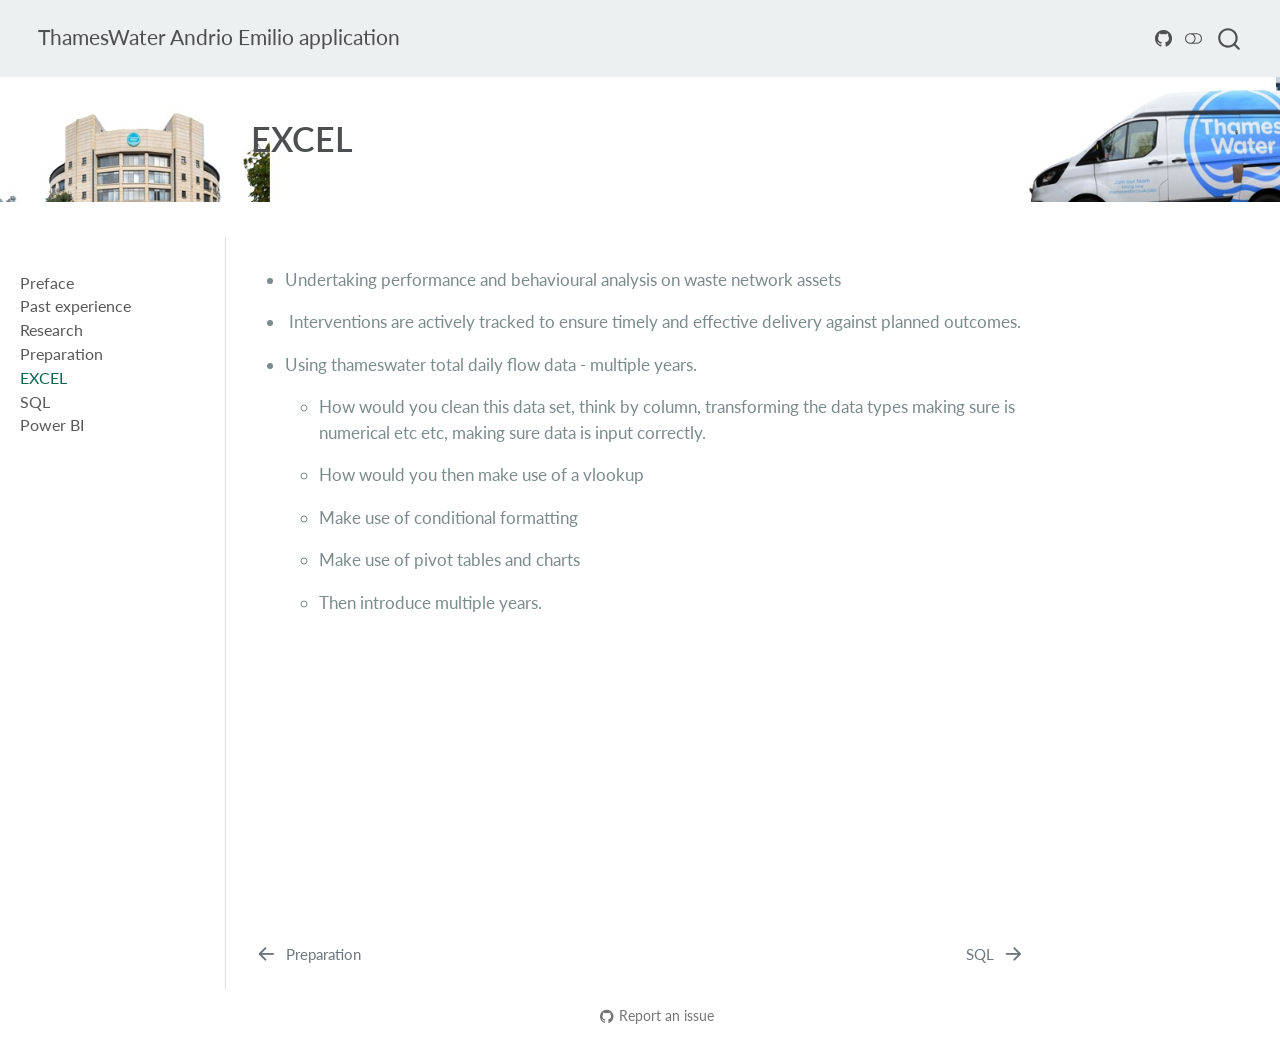
==== docs/ExcelStudy.html @ 7e01517a "Commit to site" ====
<!DOCTYPE html>
<html xmlns="http://www.w3.org/1999/xhtml" lang="en" xml:lang="en"><head>

<meta charset="utf-8">
<meta name="generator" content="quarto-1.4.551">

<meta name="viewport" content="width=device-width, initial-scale=1.0, user-scalable=yes">


<title>ThamesWater Andrio Emilio application - EXCEL</title>
<style>
code{white-space: pre-wrap;}
span.smallcaps{font-variant: small-caps;}
div.columns{display: flex; gap: min(4vw, 1.5em);}
div.column{flex: auto; overflow-x: auto;}
div.hanging-indent{margin-left: 1.5em; text-indent: -1.5em;}
ul.task-list{list-style: none;}
ul.task-list li input[type="checkbox"] {
  width: 0.8em;
  margin: 0 0.8em 0.2em -1em; /* quarto-specific, see https://github.com/quarto-dev/quarto-cli/issues/4556 */ 
  vertical-align: middle;
}
</style>


<script src="site_libs/quarto-nav/quarto-nav.js"></script>
<script src="site_libs/quarto-nav/headroom.min.js"></script>
<script src="site_libs/clipboard/clipboard.min.js"></script>
<script src="site_libs/quarto-search/autocomplete.umd.js"></script>
<script src="site_libs/quarto-search/fuse.min.js"></script>
<script src="site_libs/quarto-search/quarto-search.js"></script>
<meta name="quarto:offset" content="./">
<link href="./SQLStudy.html" rel="next">
<link href="./prep.html" rel="prev">
<link href="./logo.png" rel="icon" type="image/png">
<script src="site_libs/quarto-html/quarto.js"></script>
<script src="site_libs/quarto-html/popper.min.js"></script>
<script src="site_libs/quarto-html/tippy.umd.min.js"></script>
<script src="site_libs/quarto-html/anchor.min.js"></script>
<link href="site_libs/quarto-html/tippy.css" rel="stylesheet">
<link href="site_libs/quarto-html/quarto-syntax-highlighting.css" rel="stylesheet" class="quarto-color-scheme" id="quarto-text-highlighting-styles">
<link href="site_libs/quarto-html/quarto-syntax-highlighting-dark.css" rel="prefetch" class="quarto-color-scheme quarto-color-alternate" id="quarto-text-highlighting-styles">
<script src="site_libs/bootstrap/bootstrap.min.js"></script>
<link href="site_libs/bootstrap/bootstrap-icons.css" rel="stylesheet">
<link href="site_libs/bootstrap/bootstrap.min.css" rel="stylesheet" class="quarto-color-scheme" id="quarto-bootstrap" data-mode="light">
<link href="site_libs/bootstrap/bootstrap-dark.min.css" rel="prefetch" class="quarto-color-scheme quarto-color-alternate" id="quarto-bootstrap" data-mode="dark">
<script id="quarto-search-options" type="application/json">{
  "location": "navbar",
  "copy-button": false,
  "collapse-after": 3,
  "panel-placement": "end",
  "type": "overlay",
  "limit": 50,
  "keyboard-shortcut": [
    "f",
    "/",
    "s"
  ],
  "show-item-context": false,
  "language": {
    "search-no-results-text": "No results",
    "search-matching-documents-text": "matching documents",
    "search-copy-link-title": "Copy link to search",
    "search-hide-matches-text": "Hide additional matches",
    "search-more-match-text": "more match in this document",
    "search-more-matches-text": "more matches in this document",
    "search-clear-button-title": "Clear",
    "search-text-placeholder": "",
    "search-detached-cancel-button-title": "Cancel",
    "search-submit-button-title": "Submit",
    "search-label": "Search"
  }
}</script>
<style>

      .quarto-title-block .quarto-title-banner {
        background-image: url(images/banner.jpg);
background-size: cover;
      }
</style>


</head>

<body class="nav-sidebar docked nav-fixed">

<div id="quarto-search-results"></div>
  <header id="quarto-header" class="headroom fixed-top quarto-banner">
    <nav class="navbar navbar-expand-lg " data-bs-theme="dark">
      <div class="navbar-container container-fluid">
      <div class="navbar-brand-container mx-auto">
    <a href="./index.html" class="navbar-brand navbar-brand-logo">
    <img src="./logo.png" alt="" class="navbar-logo">
    </a>
    <a class="navbar-brand" href="./index.html">
    <span class="navbar-title">ThamesWater Andrio Emilio application</span>
    </a>
  </div>
            <div id="quarto-search" class="" title="Search"></div>
          <button class="navbar-toggler" type="button" data-bs-toggle="collapse" data-bs-target="#navbarCollapse" aria-controls="navbarCollapse" aria-expanded="false" aria-label="Toggle navigation" onclick="if (window.quartoToggleHeadroom) { window.quartoToggleHeadroom(); }">
  <span class="navbar-toggler-icon"></span>
</button>
          <div class="collapse navbar-collapse" id="navbarCollapse">
            <ul class="navbar-nav navbar-nav-scroll ms-auto">
</ul>
          </div> <!-- /navcollapse -->
          <div class="quarto-navbar-tools">
    <a href="https://github.com/andrioemilio/Interview_prep" title="Source Code" class="quarto-navigation-tool px-1" aria-label="Source Code"><i class="bi bi-github"></i></a>
  <a href="" class="quarto-color-scheme-toggle quarto-navigation-tool  px-1" onclick="window.quartoToggleColorScheme(); return false;" title="Toggle dark mode"><i class="bi"></i></a>
</div>
      </div> <!-- /container-fluid -->
    </nav>
  <nav class="quarto-secondary-nav">
    <div class="container-fluid d-flex">
      <button type="button" class="quarto-btn-toggle btn" data-bs-toggle="collapse" data-bs-target=".quarto-sidebar-collapse-item" aria-controls="quarto-sidebar" aria-expanded="false" aria-label="Toggle sidebar navigation" onclick="if (window.quartoToggleHeadroom) { window.quartoToggleHeadroom(); }">
        <i class="bi bi-layout-text-sidebar-reverse"></i>
      </button>
        <nav class="quarto-page-breadcrumbs" aria-label="breadcrumb"><ol class="breadcrumb"><li class="breadcrumb-item"><a href="./ExcelStudy.html"><span class="chapter-title">EXCEL</span></a></li></ol></nav>
        <a class="flex-grow-1" role="button" data-bs-toggle="collapse" data-bs-target=".quarto-sidebar-collapse-item" aria-controls="quarto-sidebar" aria-expanded="false" aria-label="Toggle sidebar navigation" onclick="if (window.quartoToggleHeadroom) { window.quartoToggleHeadroom(); }">      
        </a>
    </div>
  </nav>
</header>
<!-- content -->
<header id="title-block-header" class="quarto-title-block default page-columns page-full">
  <div class="quarto-title-banner page-columns page-full">
    <div class="quarto-title column-body">
      <h1 class="title"><span class="chapter-title">EXCEL</span></h1>
                      </div>
  </div>
    
  
  <div class="quarto-title-meta">

      
    
      
    </div>
    
  
  </header><div id="quarto-content" class="quarto-container page-columns page-rows-contents page-layout-article page-navbar">
<!-- sidebar -->
  <nav id="quarto-sidebar" class="sidebar collapse collapse-horizontal quarto-sidebar-collapse-item sidebar-navigation docked overflow-auto">
    <div class="sidebar-menu-container"> 
    <ul class="list-unstyled mt-1">
        <li class="sidebar-item">
  <div class="sidebar-item-container"> 
  <a href="./index.html" class="sidebar-item-text sidebar-link">
 <span class="menu-text">Preface</span></a>
  </div>
</li>
        <li class="sidebar-item">
  <div class="sidebar-item-container"> 
  <a href="./intro.html" class="sidebar-item-text sidebar-link"><span class="chapter-title">Past experience</span></a>
  </div>
</li>
        <li class="sidebar-item">
  <div class="sidebar-item-container"> 
  <a href="./summary.html" class="sidebar-item-text sidebar-link"><span class="chapter-title">Research</span></a>
  </div>
</li>
        <li class="sidebar-item">
  <div class="sidebar-item-container"> 
  <a href="./prep.html" class="sidebar-item-text sidebar-link"><span class="chapter-title">Preparation</span></a>
  </div>
</li>
        <li class="sidebar-item">
  <div class="sidebar-item-container"> 
  <a href="./ExcelStudy.html" class="sidebar-item-text sidebar-link active"><span class="chapter-title">EXCEL</span></a>
  </div>
</li>
        <li class="sidebar-item">
  <div class="sidebar-item-container"> 
  <a href="./SQLStudy.html" class="sidebar-item-text sidebar-link"><span class="chapter-title">SQL</span></a>
  </div>
</li>
        <li class="sidebar-item">
  <div class="sidebar-item-container"> 
  <a href="./PowerBIStudy.html" class="sidebar-item-text sidebar-link"><span class="chapter-title">Power BI</span></a>
  </div>
</li>
    </ul>
    </div>
</nav>
<div id="quarto-sidebar-glass" class="quarto-sidebar-collapse-item" data-bs-toggle="collapse" data-bs-target=".quarto-sidebar-collapse-item"></div>
<!-- margin-sidebar -->
    <div id="quarto-margin-sidebar" class="sidebar margin-sidebar">
        
    </div>
<!-- main -->
<main class="content quarto-banner-title-block" id="quarto-document-content">





<ul>
<li><p>Undertaking performance and behavioural analysis on waste network assets</p></li>
<li><p>&nbsp;Interventions are actively tracked to ensure timely and effective delivery against planned outcomes.</p></li>
<li><p>Using thameswater total daily flow data - multiple years.</p>
<ul>
<li><p>How would you clean this data set, think by column, transforming the data types making sure is numerical etc etc, making sure data is input correctly.</p></li>
<li><p>How would you then make use of a vlookup</p></li>
<li><p>Make use of conditional formatting</p></li>
<li><p>Make use of pivot tables and charts</p></li>
<li><p>Then introduce multiple years.</p></li>
</ul></li>
</ul>



</main> <!-- /main -->
<script id="quarto-html-after-body" type="application/javascript">
window.document.addEventListener("DOMContentLoaded", function (event) {
  const toggleBodyColorMode = (bsSheetEl) => {
    const mode = bsSheetEl.getAttribute("data-mode");
    const bodyEl = window.document.querySelector("body");
    if (mode === "dark") {
      bodyEl.classList.add("quarto-dark");
      bodyEl.classList.remove("quarto-light");
    } else {
      bodyEl.classList.add("quarto-light");
      bodyEl.classList.remove("quarto-dark");
    }
  }
  const toggleBodyColorPrimary = () => {
    const bsSheetEl = window.document.querySelector("link#quarto-bootstrap");
    if (bsSheetEl) {
      toggleBodyColorMode(bsSheetEl);
    }
  }
  toggleBodyColorPrimary();  
  const disableStylesheet = (stylesheets) => {
    for (let i=0; i < stylesheets.length; i++) {
      const stylesheet = stylesheets[i];
      stylesheet.rel = 'prefetch';
    }
  }
  const enableStylesheet = (stylesheets) => {
    for (let i=0; i < stylesheets.length; i++) {
      const stylesheet = stylesheets[i];
      stylesheet.rel = 'stylesheet';
    }
  }
  const manageTransitions = (selector, allowTransitions) => {
    const els = window.document.querySelectorAll(selector);
    for (let i=0; i < els.length; i++) {
      const el = els[i];
      if (allowTransitions) {
        el.classList.remove('notransition');
      } else {
        el.classList.add('notransition');
      }
    }
  }
  const toggleGiscusIfUsed = (isAlternate, darkModeDefault) => {
    const baseTheme = document.querySelector('#giscus-base-theme')?.value ?? 'light';
    const alternateTheme = document.querySelector('#giscus-alt-theme')?.value ?? 'dark';
    let newTheme = '';
    if(darkModeDefault) {
      newTheme = isAlternate ? baseTheme : alternateTheme;
    } else {
      newTheme = isAlternate ? alternateTheme : baseTheme;
    }
    const changeGiscusTheme = () => {
      // From: https://github.com/giscus/giscus/issues/336
      const sendMessage = (message) => {
        const iframe = document.querySelector('iframe.giscus-frame');
        if (!iframe) return;
        iframe.contentWindow.postMessage({ giscus: message }, 'https://giscus.app');
      }
      sendMessage({
        setConfig: {
          theme: newTheme
        }
      });
    }
    const isGiscussLoaded = window.document.querySelector('iframe.giscus-frame') !== null;
    if (isGiscussLoaded) {
      changeGiscusTheme();
    }
  }
  const toggleColorMode = (alternate) => {
    // Switch the stylesheets
    const alternateStylesheets = window.document.querySelectorAll('link.quarto-color-scheme.quarto-color-alternate');
    manageTransitions('#quarto-margin-sidebar .nav-link', false);
    if (alternate) {
      enableStylesheet(alternateStylesheets);
      for (const sheetNode of alternateStylesheets) {
        if (sheetNode.id === "quarto-bootstrap") {
          toggleBodyColorMode(sheetNode);
        }
      }
    } else {
      disableStylesheet(alternateStylesheets);
      toggleBodyColorPrimary();
    }
    manageTransitions('#quarto-margin-sidebar .nav-link', true);
    // Switch the toggles
    const toggles = window.document.querySelectorAll('.quarto-color-scheme-toggle');
    for (let i=0; i < toggles.length; i++) {
      const toggle = toggles[i];
      if (toggle) {
        if (alternate) {
          toggle.classList.add("alternate");     
        } else {
          toggle.classList.remove("alternate");
        }
      }
    }
    // Hack to workaround the fact that safari doesn't
    // properly recolor the scrollbar when toggling (#1455)
    if (navigator.userAgent.indexOf('Safari') > 0 && navigator.userAgent.indexOf('Chrome') == -1) {
      manageTransitions("body", false);
      window.scrollTo(0, 1);
      setTimeout(() => {
        window.scrollTo(0, 0);
        manageTransitions("body", true);
      }, 40);  
    }
  }
  const isFileUrl = () => { 
    return window.location.protocol === 'file:';
  }
  const hasAlternateSentinel = () => {  
    let styleSentinel = getColorSchemeSentinel();
    if (styleSentinel !== null) {
      return styleSentinel === "alternate";
    } else {
      return false;
    }
  }
  const setStyleSentinel = (alternate) => {
    const value = alternate ? "alternate" : "default";
    if (!isFileUrl()) {
      window.localStorage.setItem("quarto-color-scheme", value);
    } else {
      localAlternateSentinel = value;
    }
  }
  const getColorSchemeSentinel = () => {
    if (!isFileUrl()) {
      const storageValue = window.localStorage.getItem("quarto-color-scheme");
      return storageValue != null ? storageValue : localAlternateSentinel;
    } else {
      return localAlternateSentinel;
    }
  }
  const darkModeDefault = false;
  let localAlternateSentinel = darkModeDefault ? 'alternate' : 'default';
  // Dark / light mode switch
  window.quartoToggleColorScheme = () => {
    // Read the current dark / light value 
    let toAlternate = !hasAlternateSentinel();
    toggleColorMode(toAlternate);
    setStyleSentinel(toAlternate);
    toggleGiscusIfUsed(toAlternate, darkModeDefault);
  };
  // Ensure there is a toggle, if there isn't float one in the top right
  if (window.document.querySelector('.quarto-color-scheme-toggle') === null) {
    const a = window.document.createElement('a');
    a.classList.add('top-right');
    a.classList.add('quarto-color-scheme-toggle');
    a.href = "";
    a.onclick = function() { try { window.quartoToggleColorScheme(); } catch {} return false; };
    const i = window.document.createElement("i");
    i.classList.add('bi');
    a.appendChild(i);
    window.document.body.appendChild(a);
  }
  // Switch to dark mode if need be
  if (hasAlternateSentinel()) {
    toggleColorMode(true);
  } else {
    toggleColorMode(false);
  }
  const icon = "";
  const anchorJS = new window.AnchorJS();
  anchorJS.options = {
    placement: 'right',
    icon: icon
  };
  anchorJS.add('.anchored');
  const isCodeAnnotation = (el) => {
    for (const clz of el.classList) {
      if (clz.startsWith('code-annotation-')) {                     
        return true;
      }
    }
    return false;
  }
  const clipboard = new window.ClipboardJS('.code-copy-button', {
    text: function(trigger) {
      const codeEl = trigger.previousElementSibling.cloneNode(true);
      for (const childEl of codeEl.children) {
        if (isCodeAnnotation(childEl)) {
          childEl.remove();
        }
      }
      return codeEl.innerText;
    }
  });
  clipboard.on('success', function(e) {
    // button target
    const button = e.trigger;
    // don't keep focus
    button.blur();
    // flash "checked"
    button.classList.add('code-copy-button-checked');
    var currentTitle = button.getAttribute("title");
    button.setAttribute("title", "Copied!");
    let tooltip;
    if (window.bootstrap) {
      button.setAttribute("data-bs-toggle", "tooltip");
      button.setAttribute("data-bs-placement", "left");
      button.setAttribute("data-bs-title", "Copied!");
      tooltip = new bootstrap.Tooltip(button, 
        { trigger: "manual", 
          customClass: "code-copy-button-tooltip",
          offset: [0, -8]});
      tooltip.show();    
    }
    setTimeout(function() {
      if (tooltip) {
        tooltip.hide();
        button.removeAttribute("data-bs-title");
        button.removeAttribute("data-bs-toggle");
        button.removeAttribute("data-bs-placement");
      }
      button.setAttribute("title", currentTitle);
      button.classList.remove('code-copy-button-checked');
    }, 1000);
    // clear code selection
    e.clearSelection();
  });
    var localhostRegex = new RegExp(/^(?:http|https):\/\/localhost\:?[0-9]*\//);
    var mailtoRegex = new RegExp(/^mailto:/);
      var filterRegex = new RegExp('/' + window.location.host + '/');
    var isInternal = (href) => {
        return filterRegex.test(href) || localhostRegex.test(href) || mailtoRegex.test(href);
    }
    // Inspect non-navigation links and adorn them if external
 	var links = window.document.querySelectorAll('a[href]:not(.nav-link):not(.navbar-brand):not(.toc-action):not(.sidebar-link):not(.sidebar-item-toggle):not(.pagination-link):not(.no-external):not([aria-hidden]):not(.dropdown-item):not(.quarto-navigation-tool)');
    for (var i=0; i<links.length; i++) {
      const link = links[i];
      if (!isInternal(link.href)) {
        // undo the damage that might have been done by quarto-nav.js in the case of
        // links that we want to consider external
        if (link.dataset.originalHref !== undefined) {
          link.href = link.dataset.originalHref;
        }
      }
    }
  function tippyHover(el, contentFn, onTriggerFn, onUntriggerFn) {
    const config = {
      allowHTML: true,
      maxWidth: 500,
      delay: 100,
      arrow: false,
      appendTo: function(el) {
          return el.parentElement;
      },
      interactive: true,
      interactiveBorder: 10,
      theme: 'quarto',
      placement: 'bottom-start',
    };
    if (contentFn) {
      config.content = contentFn;
    }
    if (onTriggerFn) {
      config.onTrigger = onTriggerFn;
    }
    if (onUntriggerFn) {
      config.onUntrigger = onUntriggerFn;
    }
    window.tippy(el, config); 
  }
  const noterefs = window.document.querySelectorAll('a[role="doc-noteref"]');
  for (var i=0; i<noterefs.length; i++) {
    const ref = noterefs[i];
    tippyHover(ref, function() {
      // use id or data attribute instead here
      let href = ref.getAttribute('data-footnote-href') || ref.getAttribute('href');
      try { href = new URL(href).hash; } catch {}
      const id = href.replace(/^#\/?/, "");
      const note = window.document.getElementById(id);
      if (note) {
        return note.innerHTML;
      } else {
        return "";
      }
    });
  }
  const xrefs = window.document.querySelectorAll('a.quarto-xref');
  const processXRef = (id, note) => {
    // Strip column container classes
    const stripColumnClz = (el) => {
      el.classList.remove("page-full", "page-columns");
      if (el.children) {
        for (const child of el.children) {
          stripColumnClz(child);
        }
      }
    }
    stripColumnClz(note)
    if (id === null || id.startsWith('sec-')) {
      // Special case sections, only their first couple elements
      const container = document.createElement("div");
      if (note.children && note.children.length > 2) {
        container.appendChild(note.children[0].cloneNode(true));
        for (let i = 1; i < note.children.length; i++) {
          const child = note.children[i];
          if (child.tagName === "P" && child.innerText === "") {
            continue;
          } else {
            container.appendChild(child.cloneNode(true));
            break;
          }
        }
        if (window.Quarto?.typesetMath) {
          window.Quarto.typesetMath(container);
        }
        return container.innerHTML
      } else {
        if (window.Quarto?.typesetMath) {
          window.Quarto.typesetMath(note);
        }
        return note.innerHTML;
      }
    } else {
      // Remove any anchor links if they are present
      const anchorLink = note.querySelector('a.anchorjs-link');
      if (anchorLink) {
        anchorLink.remove();
      }
      if (window.Quarto?.typesetMath) {
        window.Quarto.typesetMath(note);
      }
      // TODO in 1.5, we should make sure this works without a callout special case
      if (note.classList.contains("callout")) {
        return note.outerHTML;
      } else {
        return note.innerHTML;
      }
    }
  }
  for (var i=0; i<xrefs.length; i++) {
    const xref = xrefs[i];
    tippyHover(xref, undefined, function(instance) {
      instance.disable();
      let url = xref.getAttribute('href');
      let hash = undefined; 
      if (url.startsWith('#')) {
        hash = url;
      } else {
        try { hash = new URL(url).hash; } catch {}
      }
      if (hash) {
        const id = hash.replace(/^#\/?/, "");
        const note = window.document.getElementById(id);
        if (note !== null) {
          try {
            const html = processXRef(id, note.cloneNode(true));
            instance.setContent(html);
          } finally {
            instance.enable();
            instance.show();
          }
        } else {
          // See if we can fetch this
          fetch(url.split('#')[0])
          .then(res => res.text())
          .then(html => {
            const parser = new DOMParser();
            const htmlDoc = parser.parseFromString(html, "text/html");
            const note = htmlDoc.getElementById(id);
            if (note !== null) {
              const html = processXRef(id, note);
              instance.setContent(html);
            } 
          }).finally(() => {
            instance.enable();
            instance.show();
          });
        }
      } else {
        // See if we can fetch a full url (with no hash to target)
        // This is a special case and we should probably do some content thinning / targeting
        fetch(url)
        .then(res => res.text())
        .then(html => {
          const parser = new DOMParser();
          const htmlDoc = parser.parseFromString(html, "text/html");
          const note = htmlDoc.querySelector('main.content');
          if (note !== null) {
            // This should only happen for chapter cross references
            // (since there is no id in the URL)
            // remove the first header
            if (note.children.length > 0 && note.children[0].tagName === "HEADER") {
              note.children[0].remove();
            }
            const html = processXRef(null, note);
            instance.setContent(html);
          } 
        }).finally(() => {
          instance.enable();
          instance.show();
        });
      }
    }, function(instance) {
    });
  }
      let selectedAnnoteEl;
      const selectorForAnnotation = ( cell, annotation) => {
        let cellAttr = 'data-code-cell="' + cell + '"';
        let lineAttr = 'data-code-annotation="' +  annotation + '"';
        const selector = 'span[' + cellAttr + '][' + lineAttr + ']';
        return selector;
      }
      const selectCodeLines = (annoteEl) => {
        const doc = window.document;
        const targetCell = annoteEl.getAttribute("data-target-cell");
        const targetAnnotation = annoteEl.getAttribute("data-target-annotation");
        const annoteSpan = window.document.querySelector(selectorForAnnotation(targetCell, targetAnnotation));
        const lines = annoteSpan.getAttribute("data-code-lines").split(",");
        const lineIds = lines.map((line) => {
          return targetCell + "-" + line;
        })
        let top = null;
        let height = null;
        let parent = null;
        if (lineIds.length > 0) {
            //compute the position of the single el (top and bottom and make a div)
            const el = window.document.getElementById(lineIds[0]);
            top = el.offsetTop;
            height = el.offsetHeight;
            parent = el.parentElement.parentElement;
          if (lineIds.length > 1) {
            const lastEl = window.document.getElementById(lineIds[lineIds.length - 1]);
            const bottom = lastEl.offsetTop + lastEl.offsetHeight;
            height = bottom - top;
          }
          if (top !== null && height !== null && parent !== null) {
            // cook up a div (if necessary) and position it 
            let div = window.document.getElementById("code-annotation-line-highlight");
            if (div === null) {
              div = window.document.createElement("div");
              div.setAttribute("id", "code-annotation-line-highlight");
              div.style.position = 'absolute';
              parent.appendChild(div);
            }
            div.style.top = top - 2 + "px";
            div.style.height = height + 4 + "px";
            div.style.left = 0;
            let gutterDiv = window.document.getElementById("code-annotation-line-highlight-gutter");
            if (gutterDiv === null) {
              gutterDiv = window.document.createElement("div");
              gutterDiv.setAttribute("id", "code-annotation-line-highlight-gutter");
              gutterDiv.style.position = 'absolute';
              const codeCell = window.document.getElementById(targetCell);
              const gutter = codeCell.querySelector('.code-annotation-gutter');
              gutter.appendChild(gutterDiv);
            }
            gutterDiv.style.top = top - 2 + "px";
            gutterDiv.style.height = height + 4 + "px";
          }
          selectedAnnoteEl = annoteEl;
        }
      };
      const unselectCodeLines = () => {
        const elementsIds = ["code-annotation-line-highlight", "code-annotation-line-highlight-gutter"];
        elementsIds.forEach((elId) => {
          const div = window.document.getElementById(elId);
          if (div) {
            div.remove();
          }
        });
        selectedAnnoteEl = undefined;
      };
        // Handle positioning of the toggle
    window.addEventListener(
      "resize",
      throttle(() => {
        elRect = undefined;
        if (selectedAnnoteEl) {
          selectCodeLines(selectedAnnoteEl);
        }
      }, 10)
    );
    function throttle(fn, ms) {
    let throttle = false;
    let timer;
      return (...args) => {
        if(!throttle) { // first call gets through
            fn.apply(this, args);
            throttle = true;
        } else { // all the others get throttled
            if(timer) clearTimeout(timer); // cancel #2
            timer = setTimeout(() => {
              fn.apply(this, args);
              timer = throttle = false;
            }, ms);
        }
      };
    }
      // Attach click handler to the DT
      const annoteDls = window.document.querySelectorAll('dt[data-target-cell]');
      for (const annoteDlNode of annoteDls) {
        annoteDlNode.addEventListener('click', (event) => {
          const clickedEl = event.target;
          if (clickedEl !== selectedAnnoteEl) {
            unselectCodeLines();
            const activeEl = window.document.querySelector('dt[data-target-cell].code-annotation-active');
            if (activeEl) {
              activeEl.classList.remove('code-annotation-active');
            }
            selectCodeLines(clickedEl);
            clickedEl.classList.add('code-annotation-active');
          } else {
            // Unselect the line
            unselectCodeLines();
            clickedEl.classList.remove('code-annotation-active');
          }
        });
      }
  const findCites = (el) => {
    const parentEl = el.parentElement;
    if (parentEl) {
      const cites = parentEl.dataset.cites;
      if (cites) {
        return {
          el,
          cites: cites.split(' ')
        };
      } else {
        return findCites(el.parentElement)
      }
    } else {
      return undefined;
    }
  };
  var bibliorefs = window.document.querySelectorAll('a[role="doc-biblioref"]');
  for (var i=0; i<bibliorefs.length; i++) {
    const ref = bibliorefs[i];
    const citeInfo = findCites(ref);
    if (citeInfo) {
      tippyHover(citeInfo.el, function() {
        var popup = window.document.createElement('div');
        citeInfo.cites.forEach(function(cite) {
          var citeDiv = window.document.createElement('div');
          citeDiv.classList.add('hanging-indent');
          citeDiv.classList.add('csl-entry');
          var biblioDiv = window.document.getElementById('ref-' + cite);
          if (biblioDiv) {
            citeDiv.innerHTML = biblioDiv.innerHTML;
          }
          popup.appendChild(citeDiv);
        });
        return popup.innerHTML;
      });
    }
  }
});
</script>
<nav class="page-navigation">
  <div class="nav-page nav-page-previous">
      <a href="./prep.html" class="pagination-link" aria-label="Preparation">
        <i class="bi bi-arrow-left-short"></i> <span class="nav-page-text"><span class="chapter-title">Preparation</span></span>
      </a>          
  </div>
  <div class="nav-page nav-page-next">
      <a href="./SQLStudy.html" class="pagination-link" aria-label="SQL">
        <span class="nav-page-text"><span class="chapter-title">SQL</span></span> <i class="bi bi-arrow-right-short"></i>
      </a>
  </div>
</nav>
</div> <!-- /content -->




<footer class="footer"><div class="nav-footer"><div class="nav-footer-center"><div class="toc-actions"><ul><li><a href="https://github.com/andrioemilio/Interview_prep/issues/new" class="toc-action"><i class="bi bi-github"></i>Report an issue</a></li></ul></div></div></div></footer></body></html>
---- docs/site_libs/quarto-html/tippy.css ----
.tippy-box[data-animation=fade][data-state=hidden]{opacity:0}[data-tippy-root]{max-width:calc(100vw - 10px)}.tippy-box{position:relative;background-color:#333;color:#fff;border-radius:4px;font-size:14px;line-height:1.4;white-space:normal;outline:0;transition-property:transform,visibility,opacity}.tippy-box[data-placement^=top]>.tippy-arrow{bottom:0}.tippy-box[data-placement^=top]>.tippy-arrow:before{bottom:-7px;left:0;border-width:8px 8px 0;border-top-color:initial;transform-origin:center top}.tippy-box[data-placement^=bottom]>.tippy-arrow{top:0}.tippy-box[data-placement^=bottom]>.tippy-arrow:before{top:-7px;left:0;border-width:0 8px 8px;border-bottom-color:initial;transform-origin:center bottom}.tippy-box[data-placement^=left]>.tippy-arrow{right:0}.tippy-box[data-placement^=left]>.tippy-arrow:before{border-width:8px 0 8px 8px;border-left-color:initial;right:-7px;transform-origin:center left}.tippy-box[data-placement^=right]>.tippy-arrow{left:0}.tippy-box[data-placement^=right]>.tippy-arrow:before{left:-7px;border-width:8px 8px 8px 0;border-right-color:initial;transform-origin:center right}.tippy-box[data-inertia][data-state=visible]{transition-timing-function:cubic-bezier(.54,1.5,.38,1.11)}.tippy-arrow{width:16px;height:16px;color:#333}.tippy-arrow:before{content:"";position:absolute;border-color:transparent;border-style:solid}.tippy-content{position:relative;padding:5px 9px;z-index:1}
---- docs/site_libs/quarto-html/quarto-syntax-highlighting.css ----
/* quarto syntax highlight colors */
:root {
  --quarto-hl-ot-color: #003B4F;
  --quarto-hl-at-color: #657422;
  --quarto-hl-ss-color: #20794D;
  --quarto-hl-an-color: #5E5E5E;
  --quarto-hl-fu-color: #4758AB;
  --quarto-hl-st-color: #20794D;
  --quarto-hl-cf-color: #003B4F;
  --quarto-hl-op-color: #5E5E5E;
  --quarto-hl-er-color: #AD0000;
  --quarto-hl-bn-color: #AD0000;
  --quarto-hl-al-color: #AD0000;
  --quarto-hl-va-color: #111111;
  --quarto-hl-bu-color: inherit;
  --quarto-hl-ex-color: inherit;
  --quarto-hl-pp-color: #AD0000;
  --quarto-hl-in-color: #5E5E5E;
  --quarto-hl-vs-color: #20794D;
  --quarto-hl-wa-color: #5E5E5E;
  --quarto-hl-do-color: #5E5E5E;
  --quarto-hl-im-color: #00769E;
  --quarto-hl-ch-color: #20794D;
  --quarto-hl-dt-color: #AD0000;
  --quarto-hl-fl-color: #AD0000;
  --quarto-hl-co-color: #5E5E5E;
  --quarto-hl-cv-color: #5E5E5E;
  --quarto-hl-cn-color: #8f5902;
  --quarto-hl-sc-color: #5E5E5E;
  --quarto-hl-dv-color: #AD0000;
  --quarto-hl-kw-color: #003B4F;
}

/* other quarto variables */
:root {
  --quarto-font-monospace: SFMono-Regular, Menlo, Monaco, Consolas, "Liberation Mono", "Courier New", monospace;
}

pre > code.sourceCode > span {
  color: #003B4F;
}

code span {
  color: #003B4F;
}

code.sourceCode > span {
  color: #003B4F;
}

div.sourceCode,
div.sourceCode pre.sourceCode {
  color: #003B4F;
}

code span.ot {
  color: #003B4F;
  font-style: inherit;
}

code span.at {
  color: #657422;
  font-style: inherit;
}

code span.ss {
  color: #20794D;
  font-style: inherit;
}

code span.an {
  color: #5E5E5E;
  font-style: inherit;
}

code span.fu {
  color: #4758AB;
  font-style: inherit;
}

code span.st {
  color: #20794D;
  font-style: inherit;
}

code span.cf {
  color: #003B4F;
  font-style: inherit;
}

code span.op {
  color: #5E5E5E;
  font-style: inherit;
}

code span.er {
  color: #AD0000;
  font-style: inherit;
}

code span.bn {
  color: #AD0000;
  font-style: inherit;
}

code span.al {
  color: #AD0000;
  font-style: inherit;
}

code span.va {
  color: #111111;
  font-style: inherit;
}

code span.bu {
  font-style: inherit;
}

code span.ex {
  font-style: inherit;
}

code span.pp {
  color: #AD0000;
  font-style: inherit;
}

code span.in {
  color: #5E5E5E;
  font-style: inherit;
}

code span.vs {
  color: #20794D;
  font-style: inherit;
}

code span.wa {
  color: #5E5E5E;
  font-style: italic;
}

code span.do {
  color: #5E5E5E;
  font-style: italic;
}

code span.im {
  color: #00769E;
  font-style: inherit;
}

code span.ch {
  color: #20794D;
  font-style: inherit;
}

code span.dt {
  color: #AD0000;
  font-style: inherit;
}

code span.fl {
  color: #AD0000;
  font-style: inherit;
}

code span.co {
  color: #5E5E5E;
  font-style: inherit;
}

code span.cv {
  color: #5E5E5E;
  font-style: italic;
}

code span.cn {
  color: #8f5902;
  font-style: inherit;
}

code span.sc {
  color: #5E5E5E;
  font-style: inherit;
}

code span.dv {
  color: #AD0000;
  font-style: inherit;
}

code span.kw {
  color: #003B4F;
  font-style: inherit;
}

.prevent-inlining {
  content: "</";
}

/*# sourceMappingURL=debc5d5d77c3f9108843748ff7464032.css.map */
---- docs/site_libs/quarto-html/quarto-syntax-highlighting-dark.css ----
/* quarto syntax highlight colors */
:root {
  --quarto-hl-al-color: #f07178;
  --quarto-hl-an-color: #d4d0ab;
  --quarto-hl-at-color: #00e0e0;
  --quarto-hl-bn-color: #d4d0ab;
  --quarto-hl-bu-color: #abe338;
  --quarto-hl-ch-color: #abe338;
  --quarto-hl-co-color: #f8f8f2;
  --quarto-hl-cv-color: #ffd700;
  --quarto-hl-cn-color: #ffd700;
  --quarto-hl-cf-color: #ffa07a;
  --quarto-hl-dt-color: #ffa07a;
  --quarto-hl-dv-color: #d4d0ab;
  --quarto-hl-do-color: #f8f8f2;
  --quarto-hl-er-color: #f07178;
  --quarto-hl-ex-color: #00e0e0;
  --quarto-hl-fl-color: #d4d0ab;
  --quarto-hl-fu-color: #ffa07a;
  --quarto-hl-im-color: #abe338;
  --quarto-hl-in-color: #d4d0ab;
  --quarto-hl-kw-color: #ffa07a;
  --quarto-hl-op-color: #ffa07a;
  --quarto-hl-ot-color: #00e0e0;
  --quarto-hl-pp-color: #dcc6e0;
  --quarto-hl-re-color: #00e0e0;
  --quarto-hl-sc-color: #abe338;
  --quarto-hl-ss-color: #abe338;
  --quarto-hl-st-color: #abe338;
  --quarto-hl-va-color: #00e0e0;
  --quarto-hl-vs-color: #abe338;
  --quarto-hl-wa-color: #dcc6e0;
}

/* other quarto variables */
:root {
  --quarto-font-monospace: SFMono-Regular, Menlo, Monaco, Consolas, "Liberation Mono", "Courier New", monospace;
}

code span.al {
  background-color: #2a0f15;
  font-weight: bold;
  color: #f07178;
}

code span.an {
  color: #d4d0ab;
}

code span.at {
  color: #00e0e0;
}

code span.bn {
  color: #d4d0ab;
}

code span.bu {
  color: #abe338;
}

code span.ch {
  color: #abe338;
}

code span.co {
  font-style: italic;
  color: #f8f8f2;
}

code span.cv {
  color: #ffd700;
}

code span.cn {
  color: #ffd700;
}

code span.cf {
  font-weight: bold;
  color: #ffa07a;
}

code span.dt {
  color: #ffa07a;
}

code span.dv {
  color: #d4d0ab;
}

code span.do {
  color: #f8f8f2;
}

code span.er {
  color: #f07178;
  text-decoration: underline;
}

code span.ex {
  font-weight: bold;
  color: #00e0e0;
}

code span.fl {
  color: #d4d0ab;
}

code span.fu {
  color: #ffa07a;
}

code span.im {
  color: #abe338;
}

code span.in {
  color: #d4d0ab;
}

code span.kw {
  font-weight: bold;
  color: #ffa07a;
}

pre > code.sourceCode > span {
  color: #f8f8f2;
}

code span {
  color: #f8f8f2;
}

code.sourceCode > span {
  color: #f8f8f2;
}

div.sourceCode,
div.sourceCode pre.sourceCode {
  color: #f8f8f2;
}

code span.op {
  color: #ffa07a;
}

code span.ot {
  color: #00e0e0;
}

code span.pp {
  color: #dcc6e0;
}

code span.re {
  background-color: #f8f8f2;
  color: #00e0e0;
}

code span.sc {
  color: #abe338;
}

code span.ss {
  color: #abe338;
}

code span.st {
  color: #abe338;
}

code span.va {
  color: #00e0e0;
}

code span.vs {
  color: #abe338;
}

code span.wa {
  color: #dcc6e0;
}

.prevent-inlining {
  content: "</";
}

/*# sourceMappingURL=935a306eefa94366c21e1a970dddb765.css.map */
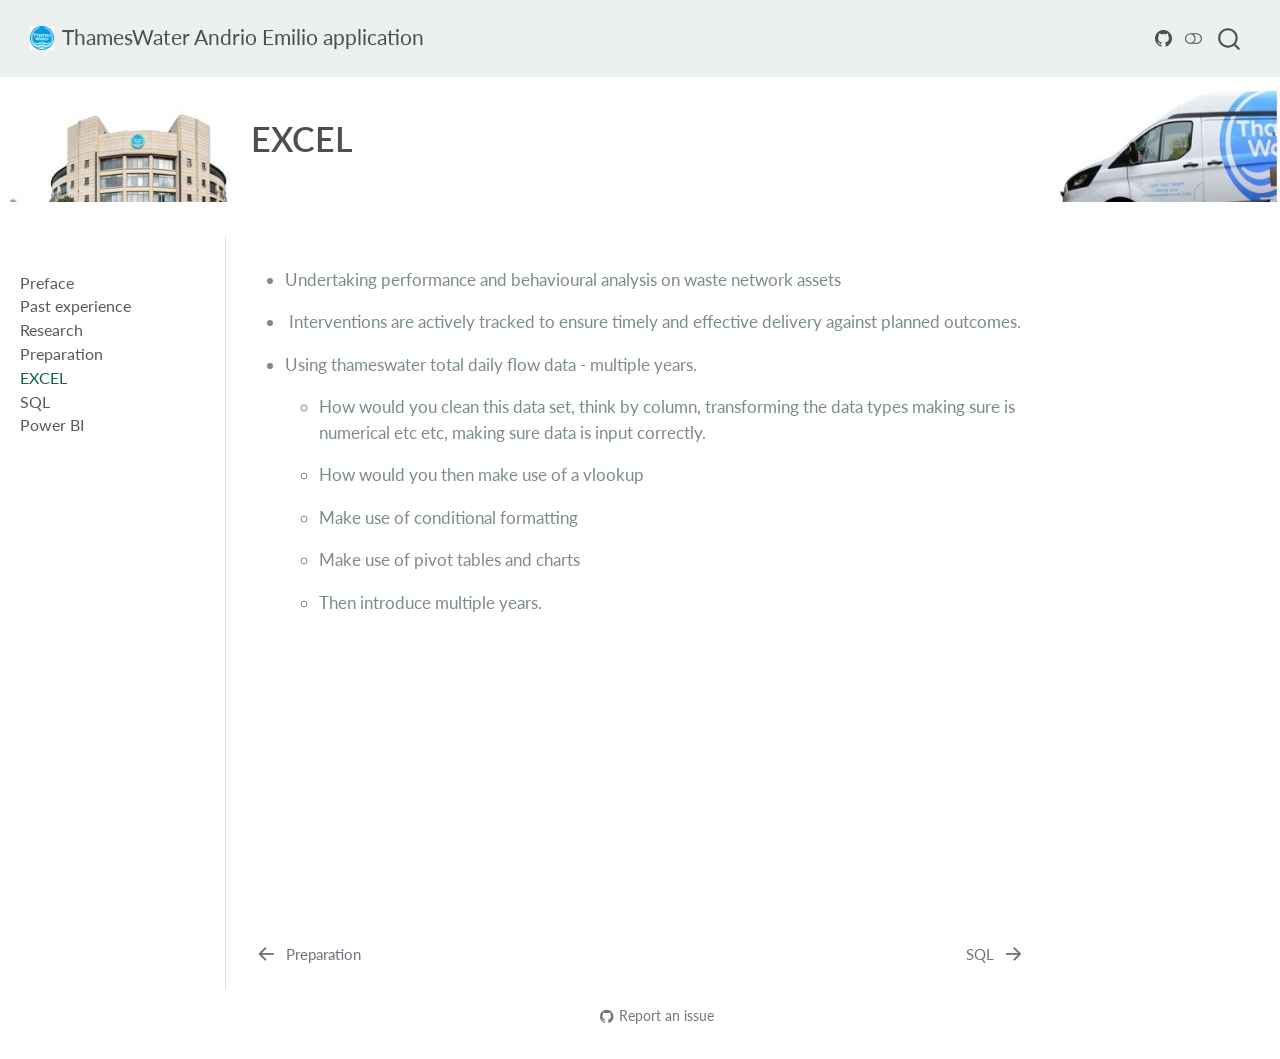
==== commit 96650aae: "format" ====
--- a/docs/ExcelStudy.html
+++ b/docs/ExcelStudy.html
@@ -32,7 +32,7 @@
 <meta name="quarto:offset" content="./">
 <link href="./SQLStudy.html" rel="next">
 <link href="./prep.html" rel="prev">
-<link href="./logo.png" rel="icon" type="image/png">
+<link href="./images/logo.png" rel="icon" type="image/png">
 <script src="site_libs/quarto-html/quarto.js"></script>
 <script src="site_libs/quarto-html/popper.min.js"></script>
 <script src="site_libs/quarto-html/tippy.umd.min.js"></script>
@@ -90,7 +90,7 @@
       <div class="navbar-container container-fluid">
       <div class="navbar-brand-container mx-auto">
     <a href="./index.html" class="navbar-brand navbar-brand-logo">
-    <img src="./logo.png" alt="" class="navbar-logo">
+    <img src="./images/logo.png" alt="" class="navbar-logo">
     </a>
     <a class="navbar-brand" href="./index.html">
     <span class="navbar-title">ThamesWater Andrio Emilio application</span>
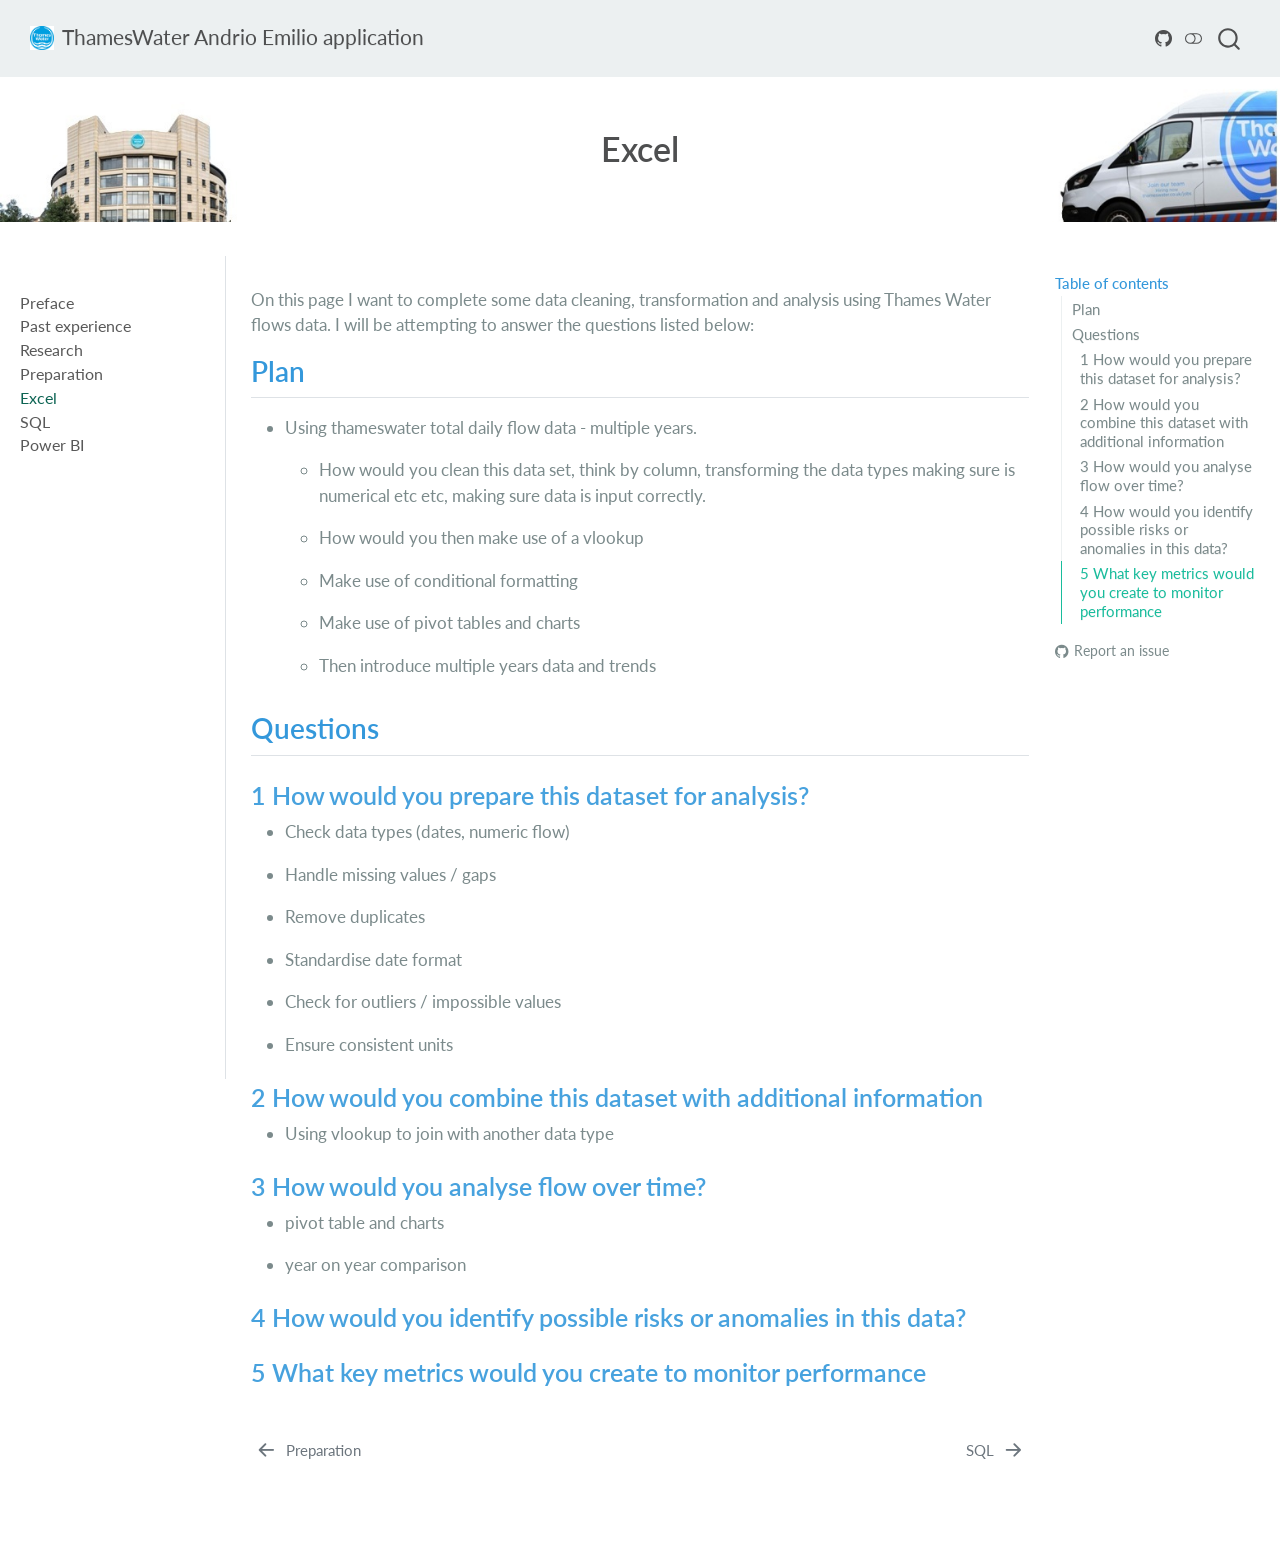
==== commit 38605e8e: "Changes, adding plans for SQL and Excel pages" ====
--- a/docs/ExcelStudy.html
+++ b/docs/ExcelStudy.html
@@ -7,7 +7,7 @@
 <meta name="viewport" content="width=device-width, initial-scale=1.0, user-scalable=yes">
 
 
-<title>ThamesWater Andrio Emilio application - EXCEL</title>
+<title>ThamesWater Andrio Emilio application - Excel</title>
 <style>
 code{white-space: pre-wrap;}
 span.smallcaps{font-variant: small-caps;}
@@ -80,6 +80,7 @@
 </style>
 
 
+<link rel="stylesheet" href="styles.css">
 </head>
 
 <body class="nav-sidebar docked nav-fixed">
@@ -115,7 +116,7 @@
       <button type="button" class="quarto-btn-toggle btn" data-bs-toggle="collapse" data-bs-target=".quarto-sidebar-collapse-item" aria-controls="quarto-sidebar" aria-expanded="false" aria-label="Toggle sidebar navigation" onclick="if (window.quartoToggleHeadroom) { window.quartoToggleHeadroom(); }">
         <i class="bi bi-layout-text-sidebar-reverse"></i>
       </button>
-        <nav class="quarto-page-breadcrumbs" aria-label="breadcrumb"><ol class="breadcrumb"><li class="breadcrumb-item"><a href="./ExcelStudy.html"><span class="chapter-title">EXCEL</span></a></li></ol></nav>
+        <nav class="quarto-page-breadcrumbs" aria-label="breadcrumb"><ol class="breadcrumb"><li class="breadcrumb-item"><a href="./ExcelStudy.html"><span class="chapter-title">Excel</span></a></li></ol></nav>
         <a class="flex-grow-1" role="button" data-bs-toggle="collapse" data-bs-target=".quarto-sidebar-collapse-item" aria-controls="quarto-sidebar" aria-expanded="false" aria-label="Toggle sidebar navigation" onclick="if (window.quartoToggleHeadroom) { window.quartoToggleHeadroom(); }">      
         </a>
     </div>
@@ -125,7 +126,7 @@
 <header id="title-block-header" class="quarto-title-block default page-columns page-full">
   <div class="quarto-title-banner page-columns page-full">
     <div class="quarto-title column-body">
-      <h1 class="title"><span class="chapter-title">EXCEL</span></h1>
+      <h1 class="title"><span class="chapter-title">Excel</span></h1>
                       </div>
   </div>
     
@@ -166,7 +167,7 @@
 </li>
         <li class="sidebar-item">
   <div class="sidebar-item-container"> 
-  <a href="./ExcelStudy.html" class="sidebar-item-text sidebar-link active"><span class="chapter-title">EXCEL</span></a>
+  <a href="./ExcelStudy.html" class="sidebar-item-text sidebar-link active"><span class="chapter-title">Excel</span></a>
   </div>
 </li>
         <li class="sidebar-item">
@@ -185,7 +186,21 @@
 <div id="quarto-sidebar-glass" class="quarto-sidebar-collapse-item" data-bs-toggle="collapse" data-bs-target=".quarto-sidebar-collapse-item"></div>
 <!-- margin-sidebar -->
     <div id="quarto-margin-sidebar" class="sidebar margin-sidebar">
-        
+        <nav id="TOC" role="doc-toc" class="toc-active">
+    <h2 id="toc-title">Table of contents</h2>
+   
+  <ul>
+  <li><a href="#plan" id="toc-plan" class="nav-link active" data-scroll-target="#plan">Plan</a></li>
+  <li><a href="#questions" id="toc-questions" class="nav-link" data-scroll-target="#questions">Questions</a>
+  <ul class="collapse">
+  <li><a href="#how-would-you-prepare-this-dataset-for-analysis" id="toc-how-would-you-prepare-this-dataset-for-analysis" class="nav-link" data-scroll-target="#how-would-you-prepare-this-dataset-for-analysis">1 How would you prepare this dataset for analysis?</a></li>
+  <li><a href="#how-would-you-combine-this-dataset-with-additional-information" id="toc-how-would-you-combine-this-dataset-with-additional-information" class="nav-link" data-scroll-target="#how-would-you-combine-this-dataset-with-additional-information">2 How would you combine this dataset with additional information</a></li>
+  <li><a href="#how-would-you-analyse-flow-over-time" id="toc-how-would-you-analyse-flow-over-time" class="nav-link" data-scroll-target="#how-would-you-analyse-flow-over-time">3 How would you analyse flow over time?</a></li>
+  <li><a href="#how-would-you-identify-possible-risks-or-anomalies-in-this-data" id="toc-how-would-you-identify-possible-risks-or-anomalies-in-this-data" class="nav-link" data-scroll-target="#how-would-you-identify-possible-risks-or-anomalies-in-this-data">4 How would you identify possible risks or anomalies in this data?</a></li>
+  <li><a href="#what-key-metrics-would-you-create-to-monitor-performance" id="toc-what-key-metrics-would-you-create-to-monitor-performance" class="nav-link" data-scroll-target="#what-key-metrics-would-you-create-to-monitor-performance">5 What key metrics would you create to monitor performance</a></li>
+  </ul></li>
+  </ul>
+<div class="toc-actions"><ul><li><a href="https://github.com/andrioemilio/Interview_prep/issues/new" class="toc-action"><i class="bi bi-github"></i>Report an issue</a></li></ul></div></nav>
     </div>
 <!-- main -->
 <main class="content quarto-banner-title-block" id="quarto-document-content">
@@ -194,20 +209,55 @@
 
 
 
+<p>On this page I want to complete some data cleaning, transformation and analysis using Thames Water flows data. I will be attempting to answer the questions listed below:</p>
+<section id="plan" class="level2">
+<h2 class="anchored" data-anchor-id="plan">Plan</h2>
 <ul>
-<li><p>Undertaking performance and behavioural analysis on waste network assets</p></li>
-<li><p>&nbsp;Interventions are actively tracked to ensure timely and effective delivery against planned outcomes.</p></li>
 <li><p>Using thameswater total daily flow data - multiple years.</p>
 <ul>
 <li><p>How would you clean this data set, think by column, transforming the data types making sure is numerical etc etc, making sure data is input correctly.</p></li>
 <li><p>How would you then make use of a vlookup</p></li>
 <li><p>Make use of conditional formatting</p></li>
 <li><p>Make use of pivot tables and charts</p></li>
-<li><p>Then introduce multiple years.</p></li>
+<li><p>Then introduce multiple years data and trends</p></li>
 </ul></li>
 </ul>
-
-
+</section>
+<section id="questions" class="level2">
+<h2 class="anchored" data-anchor-id="questions">Questions</h2>
+<section id="how-would-you-prepare-this-dataset-for-analysis" class="level3">
+<h3 class="anchored" data-anchor-id="how-would-you-prepare-this-dataset-for-analysis">1 How would you prepare this dataset for analysis?</h3>
+<ul>
+<li><p>Check data types (dates, numeric flow)</p></li>
+<li><p>Handle missing values / gaps</p></li>
+<li><p>Remove duplicates</p></li>
+<li><p>Standardise date format</p></li>
+<li><p>Check for outliers / impossible values</p></li>
+<li><p>Ensure consistent units</p></li>
+</ul>
+</section>
+<section id="how-would-you-combine-this-dataset-with-additional-information" class="level3">
+<h3 class="anchored" data-anchor-id="how-would-you-combine-this-dataset-with-additional-information">2 How would you combine this dataset with additional information</h3>
+<ul>
+<li>Using vlookup to join with another data type</li>
+</ul>
+</section>
+<section id="how-would-you-analyse-flow-over-time" class="level3">
+<h3 class="anchored" data-anchor-id="how-would-you-analyse-flow-over-time">3 How would you analyse flow over time?</h3>
+<ul>
+<li><p>pivot table and charts</p></li>
+<li><p>year on year comparison</p></li>
+</ul>
+</section>
+<section id="how-would-you-identify-possible-risks-or-anomalies-in-this-data" class="level3">
+<h3 class="anchored" data-anchor-id="how-would-you-identify-possible-risks-or-anomalies-in-this-data">4 How would you identify possible risks or anomalies in this data?</h3>
+</section>
+<section id="what-key-metrics-would-you-create-to-monitor-performance" class="level3">
+<h3 class="anchored" data-anchor-id="what-key-metrics-would-you-create-to-monitor-performance">5 What key metrics would you create to monitor performance</h3>
+
+
+</section>
+</section>
 
 </main> <!-- /main -->
 <script id="quarto-html-after-body" type="application/javascript">
@@ -780,4 +830,4 @@
 
 
 
-<footer class="footer"><div class="nav-footer"><div class="nav-footer-center"><div class="toc-actions"><ul><li><a href="https://github.com/andrioemilio/Interview_prep/issues/new" class="toc-action"><i class="bi bi-github"></i>Report an issue</a></li></ul></div></div></div></footer></body></html>+<footer class="footer"><div class="nav-footer"><div class="nav-footer-center"><div class="toc-actions d-sm-block d-md-none"><ul><li><a href="https://github.com/andrioemilio/Interview_prep/issues/new" class="toc-action"><i class="bi bi-github"></i>Report an issue</a></li></ul></div></div></div></footer></body></html>
--- a/docs/styles.css
+++ b/docs/styles.css
@@ -0,0 +1,12 @@
+.quarto-title-block .quarto-title-banner {
+  display: flex;
+  align-items: center;
+  justify-content: center;
+  text-align: center;
+}
+
+.quarto-title-block h1 {
+  background-color: rgba(255,255,255,0.7);
+  padding: 10px 20px;
+  border-radius: 8px;
+}
